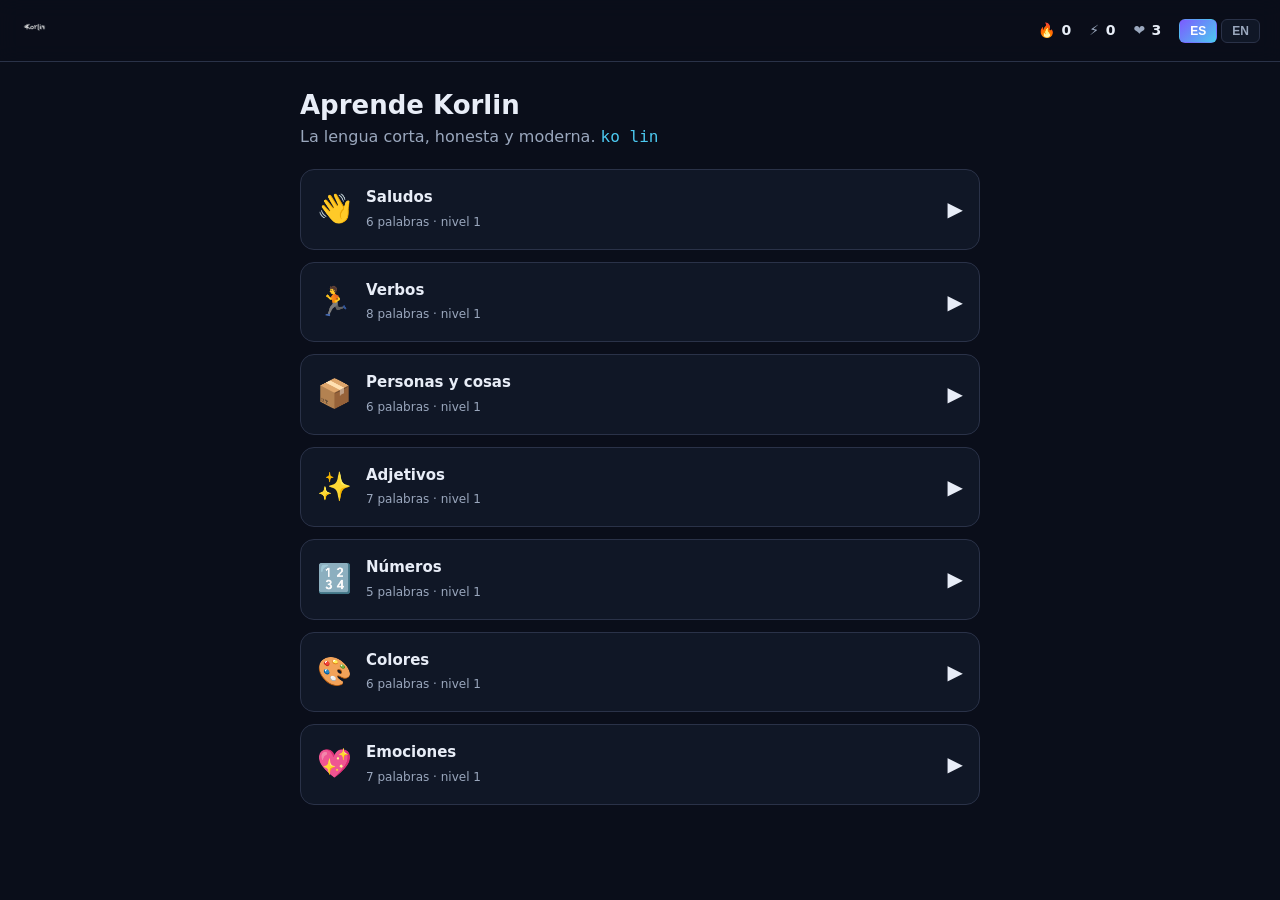
==== learn.html @ d8e201b0 "feat: add Duolingo-style learning app (learn.html) with lessons, exercises, XP, lives, streaks and c" ====
<!DOCTYPE html>
<html lang="es">
<head>
  <meta charset="UTF-8">
  <meta name="viewport" content="width=device-width, initial-scale=1.0">
  <title>Korlin — Aprende jugando</title>
  <link rel="stylesheet" href="learn.css">
</head>
<body>
  <header>
    <div class="brand">
      <img src="assets/logo-korlin-white.png" alt="korlin" class="logo">
    </div>
    <div class="hud">
      <span class="hud-item" title="Racha">🔥 <b id="racha">0</b></span>
      <span class="hud-item" title="Puntos">⚡ <b id="xp">0</b></span>
      <span class="hud-item" title="Vidas">❤️ <b id="vidas">3</b></span>
      <span class="lang-switch">
        <button class="langbtn active" data-lang="es">ES</button>
        <button class="langbtn" data-lang="en">EN</button>
      </span>
    </div>
  </header>

  <main>
    <!-- ===== Vista: lista de lecciones ===== -->
    <section id="vista-lecciones" class="vista active">
      <h1>Aprende Korlin</h1>
      <p class="sub">La lengua corta, honesta y moderna. <span class="korlin">ko lin</span></p>
      <div id="lista-lecciones" class="lecciones"></div>
    </section>

    <!-- ===== Vista: lección (ejercicio) ===== -->
    <section id="vista-leccion" class="vista">
      <div class="leccion-top">
        <button id="btn-salir" class="salir">✕</button>
        <div class="barra"><div id="barra-fill" class="fill"></div></div>
        <span class="vidas-mini" id="vidas-mini">❤️❤️❤️</span>
      </div>
      <div class="mascota-box">
        <img id="mascota-img" src="" alt="mascota" class="mascota">
        <div id="bocadillo" class="bocadillo">¡Vamos!</div>
      </div>
      <div id="ejercicio" class="ejercicio"></div>
    </section>

    <!-- ===== Vista: resultado ===== -->
    <section id="vista-resultado" class="vista">
      <div class="resultado-card">
        <div class="resultado-icono" id="resultado-icono">🏆</div>
        <h2 id="resultado-titulo">¡Lección completada!</h2>
        <p id="resultado-detalle" class="sub"></p>
        <div class="resultado-xp">⚡ +<span id="resultado-xp">20</span> XP</div>
        <button id="btn-continuar" class="btn-primario">Continuar</button>
      </div>
    </section>
  </main>

  <script src="lexico.js"></script>
  <script src="learn.js"></script>
</body>
</html>
---- learn.css ----
:root {
  --bg: #0a0e1a;
  --bg2: #101726;
  --bg3: #1a2233;
  --border: #2a3248;
  --text: #e8edf7;
  --muted: #9aa7bd;
  --accent: #7c5cff;
  --accent2: #4cc9f0;
  --good: #3fb950;
  --bad: #f85149;
  --gold: #f0b429;
  --grad: linear-gradient(135deg, #7c5cff, #4cc9f0);
}

* { box-sizing: border-box; margin: 0; padding: 0; }
body {
  font-family: system-ui, -apple-system, "Segoe UI", Roboto, sans-serif;
  background: var(--bg);
  color: var(--text);
  min-height: 100vh;
  line-height: 1.5;
}
.hidden { display: none !important; }

/* ===== Header ===== */
header {
  display: flex;
  align-items: center;
  justify-content: space-between;
  padding: 12px 20px;
  border-bottom: 1px solid var(--border);
  background: rgba(10,14,26,.8);
  backdrop-filter: blur(10px);
  position: sticky;
  top: 0;
  z-index: 10;
}
.logo { height: 30px; }
.hud { display: flex; align-items: center; gap: 18px; }
.hud-item { color: var(--muted); font-size: 14px; }
.hud-item b { color: var(--text); font-weight: 700; margin-left: 2px; }
.lang-switch { display: flex; gap: 4px; }
.langbtn {
  background: var(--bg2); border: 1px solid var(--border); color: var(--muted);
  padding: 4px 10px; border-radius: 6px; cursor: pointer; font-size: 12px; font-weight: 700;
}
.langbtn.active { background: var(--grad); color: #fff; border-color: transparent; }

/* ===== Vistas ===== */
.vista { display: none; max-width: 720px; margin: 0 auto; padding: 24px 20px 60px; }
.vista.active { display: block; animation: fade .25s; }
@keyframes fade { from { opacity: 0; transform: translateY(8px); } to { opacity: 1; } }

h1 { font-size: 26px; }
.sub { color: var(--muted); margin-bottom: 20px; }
.korlin { color: var(--accent2); font-family: ui-monospace, monospace; }

/* ===== Lecciones ===== */
.lecciones { display: flex; flex-direction: column; gap: 12px; }
.leccion-card {
  display: flex; align-items: center; gap: 14px;
  background: var(--bg2); border: 1px solid var(--border); border-radius: 14px;
  padding: 16px; cursor: pointer; transition: .15s;
}
.leccion-card:hover { border-color: var(--accent); transform: translateY(-2px); }
.leccion-card .ico { font-size: 28px; }
.leccion-card .info { flex: 1; }
.leccion-card .info b { font-size: 15px; display: block; }
.leccion-card .info span { color: var(--muted); font-size: 12px; }
.leccion-card .estado { font-size: 20px; }
.leccion-card.completada { border-color: var(--good); opacity: .85; }
.leccion-card.bloqueada { opacity: .4; pointer-events: none; }

/* ===== Lección ===== */
.leccion-top { display: flex; align-items: center; gap: 12px; margin-bottom: 16px; }
.salir {
  background: none; border: none; color: var(--muted); font-size: 18px; cursor: pointer; padding: 4px;
}
.barra { flex: 1; height: 12px; background: var(--bg3); border-radius: 999px; overflow: hidden; }
.barra .fill { height: 100%; background: var(--grad); border-radius: 999px; transition: width .3s; }
.vidas-mini { font-size: 14px; letter-spacing: 1px; }

.mascota-box { display: flex; align-items: center; gap: 14px; margin-bottom: 22px; }
.mascota { width: 72px; height: 72px; border-radius: 16px; object-fit: cover; border: 2px solid var(--accent); }
.bocadillo {
  background: var(--bg2); border: 1px solid var(--border); border-radius: 12px;
  padding: 10px 16px; font-size: 15px; position: relative;
}
.bocadillo::before {
  content: ""; position: absolute; left: -8px; top: 18px;
  border: 8px solid transparent; border-right-color: var(--border);
}

/* ===== Ejercicio ===== */
.ejercicio h2 { font-size: 20px; margin-bottom: 4px; }
.ejercicio .prompt { color: var(--muted); margin-bottom: 18px; font-size: 14px; }
.palabra-grande {
  font-size: 32px; font-weight: 700; text-align: center; margin: 18px 0;
  font-family: ui-monospace, monospace; color: var(--accent2);
}
.opciones { display: flex; flex-direction: column; gap: 10px; }
.opcion {
  background: var(--bg2); border: 1.5px solid var(--border); border-bottom-width: 4px;
  color: var(--text); padding: 15px 18px; border-radius: 12px; cursor: pointer;
  font-size: 16px; text-align: left; transition: .12s;
}
.opcion:hover { border-color: var(--accent); background: var(--bg3); }
.opcion.correcta { background: rgba(63,185,80,.15); border-color: var(--good); }
.opcion.incorrecta { background: rgba(248,81,73,.15); border-color: var(--bad); }
.opcion:disabled { cursor: default; opacity: .75; }

/* ===== Resultado ===== */
.resultado-card {
  text-align: center; background: var(--bg2); border: 1px solid var(--border);
  border-radius: 20px; padding: 40px 28px; margin-top: 30px;
}
.resultado-icono { font-size: 60px; margin-bottom: 10px; }
.resultado-card h2 { font-size: 24px; margin-bottom: 6px; }
.resultado-xp {
  font-size: 22px; font-weight: 700; color: var(--gold); margin: 18px 0;
}
.btn-primario {
  background: var(--grad); color: #fff; border: none; padding: 14px 40px;
  border-radius: 12px; font-size: 16px; font-weight: 700; cursor: pointer;
  box-shadow: 0 4px 18px rgba(124,92,255,.4);
}
.btn-primario:hover { box-shadow: 0 6px 24px rgba(124,92,255,.55); }

@media (max-width: 520px) {
  h1 { font-size: 22px; }
  .palabra-grande { font-size: 26px; }
}
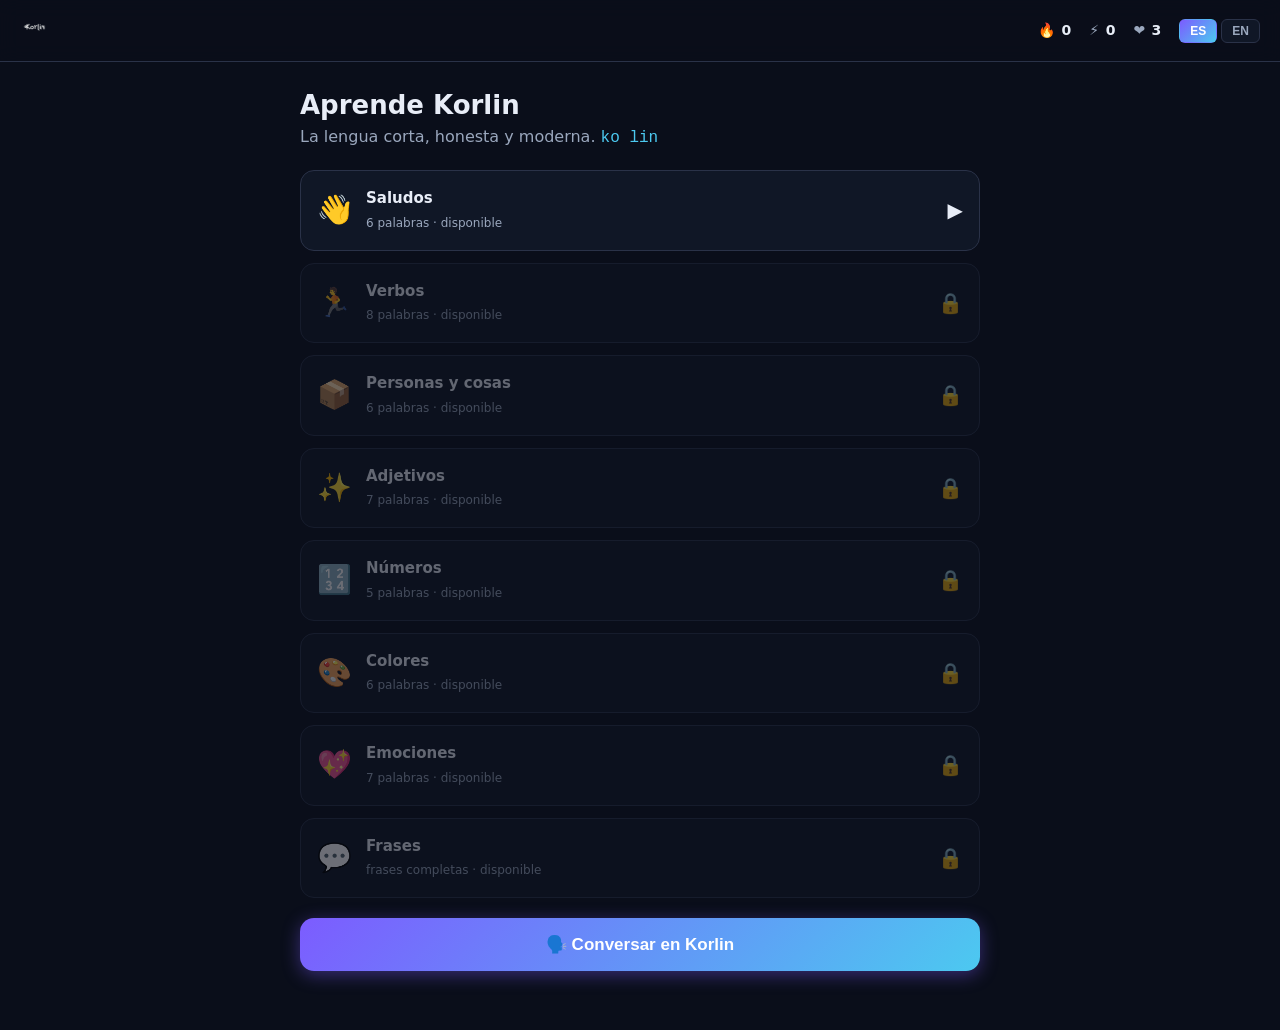
==== commit c64ef33a: "feat: add voice conversation mode (speech recognition + TTS dialogue)" ====
--- a/learn.html
+++ b/learn.html
@@ -28,6 +28,7 @@
       <h1>Aprende Korlin</h1>
       <p class="sub">La lengua corta, honesta y moderna. <span class="korlin">ko lin</span></p>
       <div id="lista-lecciones" class="lecciones"></div>
+      <button id="btn-conversar" class="btn-conversar">🗣️ Conversar en Korlin</button>
     </section>
 
     <!-- ===== Vista: lección (ejercicio) ===== -->
@@ -42,6 +43,26 @@
         <div id="bocadillo" class="bocadillo">¡Vamos!</div>
       </div>
       <div id="ejercicio" class="ejercicio"></div>
+    </section>
+
+    <!-- ===== Vista: conversación ===== -->
+    <section id="vista-conversar" class="vista">
+      <div class="leccion-top">
+        <button id="btn-salir-conv" class="salir">✕</button>
+        <div class="barra"><div class="fill" style="width:100%"></div></div>
+        <span class="vidas-mini">💬</span>
+      </div>
+      <div class="mascota-box">
+        <img id="conv-mascota" src="assets/personajes/pez.jpg" alt="mascota" class="mascota">
+        <div id="conv-bocadillo" class="bocadillo">Halo! Mi e-sa Lin.</div>
+      </div>
+      <p id="conv-traduccion" class="sub"></p>
+      <div id="conv-transcripcion" class="transcripcion">Tu respuesta aparecerá aquí…</div>
+      <div class="conv-controles">
+        <button id="btn-mic" class="btn-mic">🎤</button>
+        <button id="btn-escuchar" class="btn-primario">🔊 Escuchar</button>
+      </div>
+      <p id="conv-pista" class="sub"></p>
     </section>
 
     <!-- ===== Vista: resultado ===== -->
--- a/learn.css
+++ b/learn.css
@@ -131,3 +131,82 @@
   h1 { font-size: 22px; }
   .palabra-grande { font-size: 26px; }
 }
+
+/* ===== Audio ===== */
+.btn-audio {
+  background: var(--bg2); border: 1px solid var(--border); border-radius: 10px;
+  padding: 8px 12px; font-size: 20px; cursor: pointer; margin-left: 10px; vertical-align: middle;
+}
+.btn-audio:hover { border-color: var(--accent); }
+
+/* ===== Chips (ordenar / emparejar) ===== */
+.zona-respuesta {
+  min-height: 56px; border-bottom: 2px solid var(--border); padding: 10px 4px;
+  display: flex; flex-wrap: wrap; gap: 8px; align-items: center;
+}
+.zona-palabras { display: flex; flex-wrap: wrap; gap: 8px; margin-top: 14px; }
+.chip {
+  background: var(--bg2); border: 1.5px solid var(--border); border-bottom-width: 3px;
+  color: var(--text); padding: 10px 14px; border-radius: 10px; cursor: pointer;
+  font-size: 15px; user-select: none; transition: .12s;
+}
+.chip:hover { border-color: var(--accent); }
+.chip.correcta { background: rgba(63,185,80,.15); border-color: var(--good); }
+.chip.incorrecta { background: rgba(248,81,73,.15); border-color: var(--bad); }
+.chip.seleccionada { border-color: var(--accent2); background: var(--bg3); }
+.placeholder { color: var(--muted); font-size: 14px; }
+
+.hueco {
+  display: inline-block; min-width: 70px; border-bottom: 2px solid var(--accent2);
+  text-align: center; padding: 0 6px; color: var(--accent2);
+}
+
+/* ===== Dictado ===== */
+.audio-grande { text-align: center; margin: 20px 0; }
+.btn-audio-grande {
+  font-size: 48px; padding: 20px 30px; border-radius: 20px; cursor: pointer;
+  background: var(--grad); border: none; box-shadow: 0 6px 20px rgba(124,92,255,.4);
+  transition: .15s;
+}
+.btn-audio-grande:hover { box-shadow: 0 8px 28px rgba(124,92,255,.6); }
+#input-dictado {
+  width: 100%; background: var(--bg2); border: 1.5px solid var(--border);
+  color: var(--text); padding: 14px 16px; border-radius: 12px; font-size: 20px;
+  font-family: ui-monospace, monospace; text-align: center; margin-bottom: 14px;
+}
+#input-dictado:focus { outline: none; border-color: var(--accent); }
+
+/* ===== Emparejar ===== */
+.emparejar { display: flex; gap: 16px; }
+.col { flex: 1; display: flex; flex-direction: column; gap: 8px; }
+@media (max-width: 520px) {
+  .emparejar { flex-direction: column; }
+}
+
+/* ===== Conversación ===== */
+.btn-conversar {
+  display: block; width: 100%; margin-top: 20px; background: var(--grad);
+  color: #fff; border: none; padding: 16px; border-radius: 14px;
+  font-size: 17px; font-weight: 700; cursor: pointer;
+  box-shadow: 0 4px 18px rgba(124,92,255,.4);
+}
+.btn-conversar:hover { box-shadow: 0 6px 24px rgba(124,92,255,.55); }
+
+.conv-controles { display: flex; gap: 14px; margin-top: 20px; align-items: center; flex-wrap: wrap; }
+.btn-mic {
+  width: 72px; height: 72px; border-radius: 50%; font-size: 30px; cursor: pointer;
+  background: var(--grad); border: none; box-shadow: 0 4px 18px rgba(124,92,255,.4);
+  transition: .15s; flex-shrink: 0;
+}
+.btn-mic.escuchando { background: var(--bad); animation: pulso 1s infinite; }
+@keyframes pulso {
+  0%, 100% { box-shadow: 0 0 0 0 rgba(248,81,73,.5); }
+  50% { box-shadow: 0 0 0 16px rgba(248,81,73,0); }
+}
+
+.transcripcion {
+  background: var(--bg2); border: 1px solid var(--border); border-radius: 12px;
+  padding: 14px 16px; min-height: 52px; font-size: 16px; margin-top: 16px;
+}
+.transcripcion.correcta { border-color: var(--good); color: var(--good); }
+.transcripcion.incorrecta { border-color: var(--bad); color: var(--bad); }
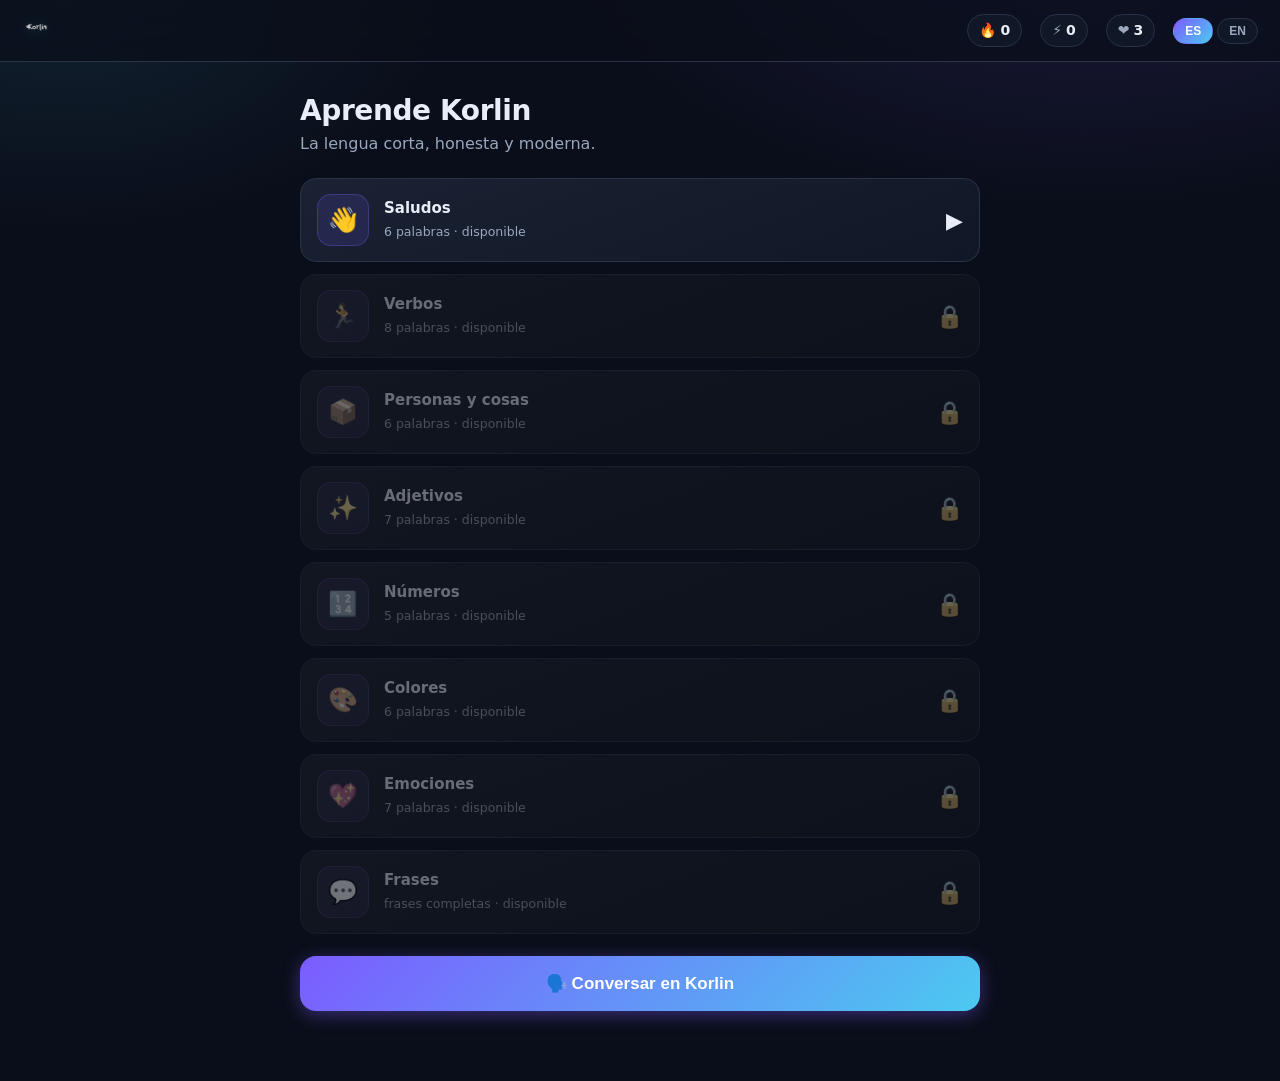
==== commit 8d65551b: "feat: full bilingual UI (ES/EN) for learning app" ====
--- a/learn.html
+++ b/learn.html
@@ -25,8 +25,8 @@
   <main>
     <!-- ===== Vista: lista de lecciones ===== -->
     <section id="vista-lecciones" class="vista active">
-      <h1>Aprende Korlin</h1>
-      <p class="sub">La lengua corta, honesta y moderna. <span class="korlin">ko lin</span></p>
+      <h1 id="titulo-app">Aprende Korlin</h1>
+      <p class="sub" id="subtitulo-app">La lengua corta, honesta y moderna. <span class="korlin">ko lin</span></p>
       <div id="lista-lecciones" class="lecciones"></div>
       <button id="btn-conversar" class="btn-conversar">🗣️ Conversar en Korlin</button>
     </section>
--- a/learn.css
+++ b/learn.css
@@ -7,6 +7,7 @@
   --muted: #9aa7bd;
   --accent: #7c5cff;
   --accent2: #4cc9f0;
+  --pink: #ff6b9d;
   --good: #3fb950;
   --bad: #f85149;
   --gold: #f0b429;
@@ -14,12 +15,18 @@
 }
 
 * { box-sizing: border-box; margin: 0; padding: 0; }
+html { scroll-behavior: smooth; }
 body {
   font-family: system-ui, -apple-system, "Segoe UI", Roboto, sans-serif;
   background: var(--bg);
+  background-image:
+    radial-gradient(900px 500px at 85% -10%, rgba(124, 92, 255, 0.16), transparent 60%),
+    radial-gradient(700px 420px at 5% 0%, rgba(76, 201, 240, 0.10), transparent 55%);
+  background-attachment: fixed;
   color: var(--text);
   min-height: 100vh;
   line-height: 1.5;
+  -webkit-font-smoothing: antialiased;
 }
 .hidden { display: none !important; }
 
@@ -28,118 +35,148 @@
   display: flex;
   align-items: center;
   justify-content: space-between;
-  padding: 12px 20px;
+  padding: 12px 22px;
   border-bottom: 1px solid var(--border);
-  background: rgba(10,14,26,.8);
-  backdrop-filter: blur(10px);
+  background: rgba(10, 14, 26, 0.72);
+  backdrop-filter: blur(14px);
+  -webkit-backdrop-filter: blur(14px);
   position: sticky;
   top: 0;
-  z-index: 10;
-}
-.logo { height: 30px; }
+  z-index: 50;
+}
+.logo { height: 30px; filter: drop-shadow(0 2px 6px rgba(76,201,240,.3)); }
 .hud { display: flex; align-items: center; gap: 18px; }
-.hud-item { color: var(--muted); font-size: 14px; }
-.hud-item b { color: var(--text); font-weight: 700; margin-left: 2px; }
+.hud-item {
+  color: var(--muted); font-size: 14px;
+  background: var(--bg2); border: 1px solid var(--border);
+  padding: 5px 11px; border-radius: 999px; display: flex; align-items: center; gap: 4px;
+}
+.hud-item b { color: var(--text); font-weight: 700; }
 .lang-switch { display: flex; gap: 4px; }
 .langbtn {
   background: var(--bg2); border: 1px solid var(--border); color: var(--muted);
-  padding: 4px 10px; border-radius: 6px; cursor: pointer; font-size: 12px; font-weight: 700;
+  padding: 5px 11px; border-radius: 999px; cursor: pointer; font-size: 12px; font-weight: 700;
+  transition: .15s;
 }
 .langbtn.active { background: var(--grad); color: #fff; border-color: transparent; }
 
 /* ===== Vistas ===== */
-.vista { display: none; max-width: 720px; margin: 0 auto; padding: 24px 20px 60px; }
-.vista.active { display: block; animation: fade .25s; }
-@keyframes fade { from { opacity: 0; transform: translateY(8px); } to { opacity: 1; } }
-
-h1 { font-size: 26px; }
-.sub { color: var(--muted); margin-bottom: 20px; }
-.korlin { color: var(--accent2); font-family: ui-monospace, monospace; }
+.vista { display: none; max-width: 720px; margin: 0 auto; padding: 28px 20px 70px; }
+.vista.active { display: block; animation: fade .3s; }
+@keyframes fade { from { opacity: 0; transform: translateY(10px); } to { opacity: 1; transform: none; } }
+
+h1 { font-size: 28px; letter-spacing: -.4px; }
+.sub { color: var(--muted); margin-bottom: 22px; }
+.korlin { color: var(--accent2); font-family: ui-monospace, monospace; font-weight: 600; }
 
 /* ===== Lecciones ===== */
 .lecciones { display: flex; flex-direction: column; gap: 12px; }
 .leccion-card {
-  display: flex; align-items: center; gap: 14px;
-  background: var(--bg2); border: 1px solid var(--border); border-radius: 14px;
-  padding: 16px; cursor: pointer; transition: .15s;
-}
-.leccion-card:hover { border-color: var(--accent); transform: translateY(-2px); }
-.leccion-card .ico { font-size: 28px; }
+  display: flex; align-items: center; gap: 15px;
+  background: linear-gradient(160deg, var(--bg3), var(--bg2));
+  border: 1px solid var(--border); border-radius: 16px;
+  padding: 15px 16px; cursor: pointer; transition: .18s; position: relative; overflow: hidden;
+}
+.leccion-card::before {
+  content: ""; position: absolute; top: 0; left: 0; right: 0; height: 3px;
+  background: var(--grad); opacity: 0; transition: .18s;
+}
+.leccion-card:hover { border-color: var(--accent); transform: translateY(-3px); box-shadow: 0 12px 28px rgba(0,0,0,.35); }
+.leccion-card:hover::before { opacity: 1; }
+.leccion-card .ico {
+  font-size: 24px; width: 52px; height: 52px; border-radius: 14px;
+  display: flex; align-items: center; justify-content: center;
+  background: rgba(124,92,255,.14); border: 1px solid rgba(124,92,255,.3);
+  flex-shrink: 0;
+}
 .leccion-card .info { flex: 1; }
 .leccion-card .info b { font-size: 15px; display: block; }
-.leccion-card .info span { color: var(--muted); font-size: 12px; }
-.leccion-card .estado { font-size: 20px; }
-.leccion-card.completada { border-color: var(--good); opacity: .85; }
-.leccion-card.bloqueada { opacity: .4; pointer-events: none; }
+.leccion-card .info span { color: var(--muted); font-size: 12.5px; }
+.leccion-card .estado { font-size: 22px; }
+.leccion-card.completada { border-color: rgba(63,185,80,.4); }
+.leccion-card.bloqueada { opacity: .42; pointer-events: none; filter: grayscale(.5); }
 
 /* ===== Lección ===== */
-.leccion-top { display: flex; align-items: center; gap: 12px; margin-bottom: 16px; }
+.leccion-top { display: flex; align-items: center; gap: 12px; margin-bottom: 18px; }
 .salir {
-  background: none; border: none; color: var(--muted); font-size: 18px; cursor: pointer; padding: 4px;
-}
-.barra { flex: 1; height: 12px; background: var(--bg3); border-radius: 999px; overflow: hidden; }
-.barra .fill { height: 100%; background: var(--grad); border-radius: 999px; transition: width .3s; }
-.vidas-mini { font-size: 14px; letter-spacing: 1px; }
-
-.mascota-box { display: flex; align-items: center; gap: 14px; margin-bottom: 22px; }
-.mascota { width: 72px; height: 72px; border-radius: 16px; object-fit: cover; border: 2px solid var(--accent); }
+  background: var(--bg2); border: 1px solid var(--border); color: var(--muted);
+  font-size: 16px; cursor: pointer; padding: 8px 12px; border-radius: 10px; transition: .15s;
+}
+.salir:hover { color: var(--bad); border-color: var(--bad); }
+.barra { flex: 1; height: 13px; background: var(--bg3); border-radius: 999px; overflow: hidden; }
+.barra .fill {
+  height: 100%; background: var(--grad); border-radius: 999px;
+  box-shadow: 0 0 10px rgba(76,201,240,.5); transition: width .35s ease;
+}
+.vidas-mini { font-size: 15px; letter-spacing: 1px; }
+
+.mascota-box { display: flex; align-items: center; gap: 16px; margin-bottom: 24px; }
+.mascota {
+  width: 80px; height: 80px; border-radius: 20px; object-fit: cover;
+  border: 2px solid transparent; background:
+    linear-gradient(var(--bg2), var(--bg2)) padding-box,
+    var(--grad) border-box;
+  box-shadow: 0 8px 24px rgba(124,92,255,.28);
+}
 .bocadillo {
-  background: var(--bg2); border: 1px solid var(--border); border-radius: 12px;
-  padding: 10px 16px; font-size: 15px; position: relative;
+  background: var(--bg2); border: 1px solid var(--border); border-radius: 14px;
+  padding: 12px 18px; font-size: 16px; position: relative;
+  animation: pop .25s ease;
 }
 .bocadillo::before {
-  content: ""; position: absolute; left: -8px; top: 18px;
-  border: 8px solid transparent; border-right-color: var(--border);
-}
+  content: ""; position: absolute; left: -9px; top: 22px;
+  border: 9px solid transparent; border-right-color: var(--border);
+}
+@keyframes pop { from { opacity: 0; transform: scale(.92); } to { opacity: 1; transform: none; } }
 
 /* ===== Ejercicio ===== */
 .ejercicio h2 { font-size: 20px; margin-bottom: 4px; }
 .ejercicio .prompt { color: var(--muted); margin-bottom: 18px; font-size: 14px; }
 .palabra-grande {
-  font-size: 32px; font-weight: 700; text-align: center; margin: 18px 0;
+  font-size: 34px; font-weight: 700; text-align: center; margin: 18px 0;
   font-family: ui-monospace, monospace; color: var(--accent2);
-}
-.opciones { display: flex; flex-direction: column; gap: 10px; }
+  text-shadow: 0 0 18px rgba(76,201,240,.35);
+}
+.opciones { display: flex; flex-direction: column; gap: 11px; }
 .opcion {
   background: var(--bg2); border: 1.5px solid var(--border); border-bottom-width: 4px;
-  color: var(--text); padding: 15px 18px; border-radius: 12px; cursor: pointer;
-  font-size: 16px; text-align: left; transition: .12s;
-}
-.opcion:hover { border-color: var(--accent); background: var(--bg3); }
-.opcion.correcta { background: rgba(63,185,80,.15); border-color: var(--good); }
-.opcion.incorrecta { background: rgba(248,81,73,.15); border-color: var(--bad); }
-.opcion:disabled { cursor: default; opacity: .75; }
+  color: var(--text); padding: 16px 18px; border-radius: 14px; cursor: pointer;
+  font-size: 16px; text-align: left; transition: .13s;
+}
+.opcion:hover { border-color: var(--accent); background: var(--bg3); transform: translateY(-1px); }
+.opcion.correcta { background: rgba(63,185,80,.16); border-color: var(--good); }
+.opcion.incorrecta { background: rgba(248,81,73,.16); border-color: var(--bad); }
+.opcion:disabled { cursor: default; opacity: .8; transform: none; }
 
 /* ===== Resultado ===== */
 .resultado-card {
-  text-align: center; background: var(--bg2); border: 1px solid var(--border);
-  border-radius: 20px; padding: 40px 28px; margin-top: 30px;
-}
-.resultado-icono { font-size: 60px; margin-bottom: 10px; }
-.resultado-card h2 { font-size: 24px; margin-bottom: 6px; }
+  text-align: center; background: linear-gradient(160deg, var(--bg3), var(--bg2));
+  border: 1px solid var(--accent); border-radius: 22px; padding: 44px 30px; margin-top: 34px;
+  box-shadow: 0 20px 50px rgba(124,92,255,.18);
+}
+.resultado-icono { font-size: 64px; margin-bottom: 10px; animation: bounce .6s ease; }
+@keyframes bounce { 0% { transform: scale(0); } 60% { transform: scale(1.15); } 100% { transform: scale(1); } }
+.resultado-card h2 { font-size: 25px; margin-bottom: 6px; }
 .resultado-xp {
-  font-size: 22px; font-weight: 700; color: var(--gold); margin: 18px 0;
+  font-size: 23px; font-weight: 700; color: var(--gold); margin: 18px 0;
+  text-shadow: 0 0 16px rgba(240,180,41,.4);
 }
 .btn-primario {
-  background: var(--grad); color: #fff; border: none; padding: 14px 40px;
-  border-radius: 12px; font-size: 16px; font-weight: 700; cursor: pointer;
-  box-shadow: 0 4px 18px rgba(124,92,255,.4);
-}
-.btn-primario:hover { box-shadow: 0 6px 24px rgba(124,92,255,.55); }
-
-@media (max-width: 520px) {
-  h1 { font-size: 22px; }
-  .palabra-grande { font-size: 26px; }
-}
+  background: var(--grad); color: #fff; border: none; padding: 15px 42px;
+  border-radius: 14px; font-size: 16px; font-weight: 700; cursor: pointer;
+  box-shadow: 0 4px 18px rgba(124,92,255,.4); transition: .15s;
+}
+.btn-primario:hover { box-shadow: 0 6px 26px rgba(124,92,255,.58); transform: translateY(-1px); }
 
 /* ===== Audio ===== */
 .btn-audio {
   background: var(--bg2); border: 1px solid var(--border); border-radius: 10px;
   padding: 8px 12px; font-size: 20px; cursor: pointer; margin-left: 10px; vertical-align: middle;
+  transition: .15s;
 }
 .btn-audio:hover { border-color: var(--accent); }
 
-/* ===== Chips (ordenar / emparejar) ===== */
+/* ===== Chips ===== */
 .zona-respuesta {
   min-height: 56px; border-bottom: 2px solid var(--border); padding: 10px 4px;
   display: flex; flex-wrap: wrap; gap: 8px; align-items: center;
@@ -147,12 +184,12 @@
 .zona-palabras { display: flex; flex-wrap: wrap; gap: 8px; margin-top: 14px; }
 .chip {
   background: var(--bg2); border: 1.5px solid var(--border); border-bottom-width: 3px;
-  color: var(--text); padding: 10px 14px; border-radius: 10px; cursor: pointer;
-  font-size: 15px; user-select: none; transition: .12s;
-}
-.chip:hover { border-color: var(--accent); }
-.chip.correcta { background: rgba(63,185,80,.15); border-color: var(--good); }
-.chip.incorrecta { background: rgba(248,81,73,.15); border-color: var(--bad); }
+  color: var(--text); padding: 10px 15px; border-radius: 10px; cursor: pointer;
+  font-size: 15px; user-select: none; transition: .13s;
+}
+.chip:hover { border-color: var(--accent); transform: translateY(-1px); }
+.chip.correcta { background: rgba(63,185,80,.16); border-color: var(--good); }
+.chip.incorrecta { background: rgba(248,81,73,.16); border-color: var(--bad); }
 .chip.seleccionada { border-color: var(--accent2); background: var(--bg3); }
 .placeholder { color: var(--muted); font-size: 14px; }
 
@@ -164,49 +201,54 @@
 /* ===== Dictado ===== */
 .audio-grande { text-align: center; margin: 20px 0; }
 .btn-audio-grande {
-  font-size: 48px; padding: 20px 30px; border-radius: 20px; cursor: pointer;
-  background: var(--grad); border: none; box-shadow: 0 6px 20px rgba(124,92,255,.4);
+  font-size: 48px; padding: 20px 30px; border-radius: 22px; cursor: pointer;
+  background: var(--grad); border: none; box-shadow: 0 6px 22px rgba(124,92,255,.4);
   transition: .15s;
 }
-.btn-audio-grande:hover { box-shadow: 0 8px 28px rgba(124,92,255,.6); }
+.btn-audio-grande:hover { box-shadow: 0 8px 30px rgba(124,92,255,.6); transform: translateY(-2px); }
 #input-dictado {
   width: 100%; background: var(--bg2); border: 1.5px solid var(--border);
   color: var(--text); padding: 14px 16px; border-radius: 12px; font-size: 20px;
-  font-family: ui-monospace, monospace; text-align: center; margin-bottom: 14px;
-}
-#input-dictado:focus { outline: none; border-color: var(--accent); }
+  font-family: ui-monospace, monospace; text-align: center; margin-bottom: 14px; transition: .15s;
+}
+#input-dictado:focus { outline: none; border-color: var(--accent); box-shadow: 0 0 0 3px rgba(124,92,255,.15); }
 
 /* ===== Emparejar ===== */
 .emparejar { display: flex; gap: 16px; }
-.col { flex: 1; display: flex; flex-direction: column; gap: 8px; }
-@media (max-width: 520px) {
-  .emparejar { flex-direction: column; }
-}
+.col { flex: 1; display: flex; flex-direction: column; gap: 9px; }
 
 /* ===== Conversación ===== */
 .btn-conversar {
-  display: block; width: 100%; margin-top: 20px; background: var(--grad);
-  color: #fff; border: none; padding: 16px; border-radius: 14px;
+  display: block; width: 100%; margin-top: 22px;
+  background: var(--grad); color: #fff; border: none; padding: 17px; border-radius: 16px;
   font-size: 17px; font-weight: 700; cursor: pointer;
-  box-shadow: 0 4px 18px rgba(124,92,255,.4);
-}
-.btn-conversar:hover { box-shadow: 0 6px 24px rgba(124,92,255,.55); }
-
-.conv-controles { display: flex; gap: 14px; margin-top: 20px; align-items: center; flex-wrap: wrap; }
+  box-shadow: 0 4px 18px rgba(124,92,255,.4); transition: .15s;
+}
+.btn-conversar:hover { box-shadow: 0 6px 26px rgba(124,92,255,.58); transform: translateY(-2px); }
+
+.conv-controles { display: flex; gap: 14px; margin-top: 22px; align-items: center; flex-wrap: wrap; }
 .btn-mic {
-  width: 72px; height: 72px; border-radius: 50%; font-size: 30px; cursor: pointer;
-  background: var(--grad); border: none; box-shadow: 0 4px 18px rgba(124,92,255,.4);
+  width: 76px; height: 76px; border-radius: 50%; font-size: 32px; cursor: pointer;
+  background: var(--grad); border: none; box-shadow: 0 4px 20px rgba(124,92,255,.45);
   transition: .15s; flex-shrink: 0;
 }
+.btn-mic:hover { transform: scale(1.05); }
 .btn-mic.escuchando { background: var(--bad); animation: pulso 1s infinite; }
 @keyframes pulso {
   0%, 100% { box-shadow: 0 0 0 0 rgba(248,81,73,.5); }
-  50% { box-shadow: 0 0 0 16px rgba(248,81,73,0); }
+  50% { box-shadow: 0 0 0 18px rgba(248,81,73,0); }
 }
 
 .transcripcion {
   background: var(--bg2); border: 1px solid var(--border); border-radius: 12px;
-  padding: 14px 16px; min-height: 52px; font-size: 16px; margin-top: 16px;
+  padding: 14px 16px; min-height: 54px; font-size: 16px; margin-top: 18px; transition: .15s;
 }
 .transcripcion.correcta { border-color: var(--good); color: var(--good); }
 .transcripcion.incorrecta { border-color: var(--bad); color: var(--bad); }
+
+@media (max-width: 520px) {
+  h1 { font-size: 23px; }
+  .palabra-grande { font-size: 27px; }
+  .emparejar { flex-direction: column; }
+  .hud-item { padding: 4px 8px; font-size: 12px; }
+}
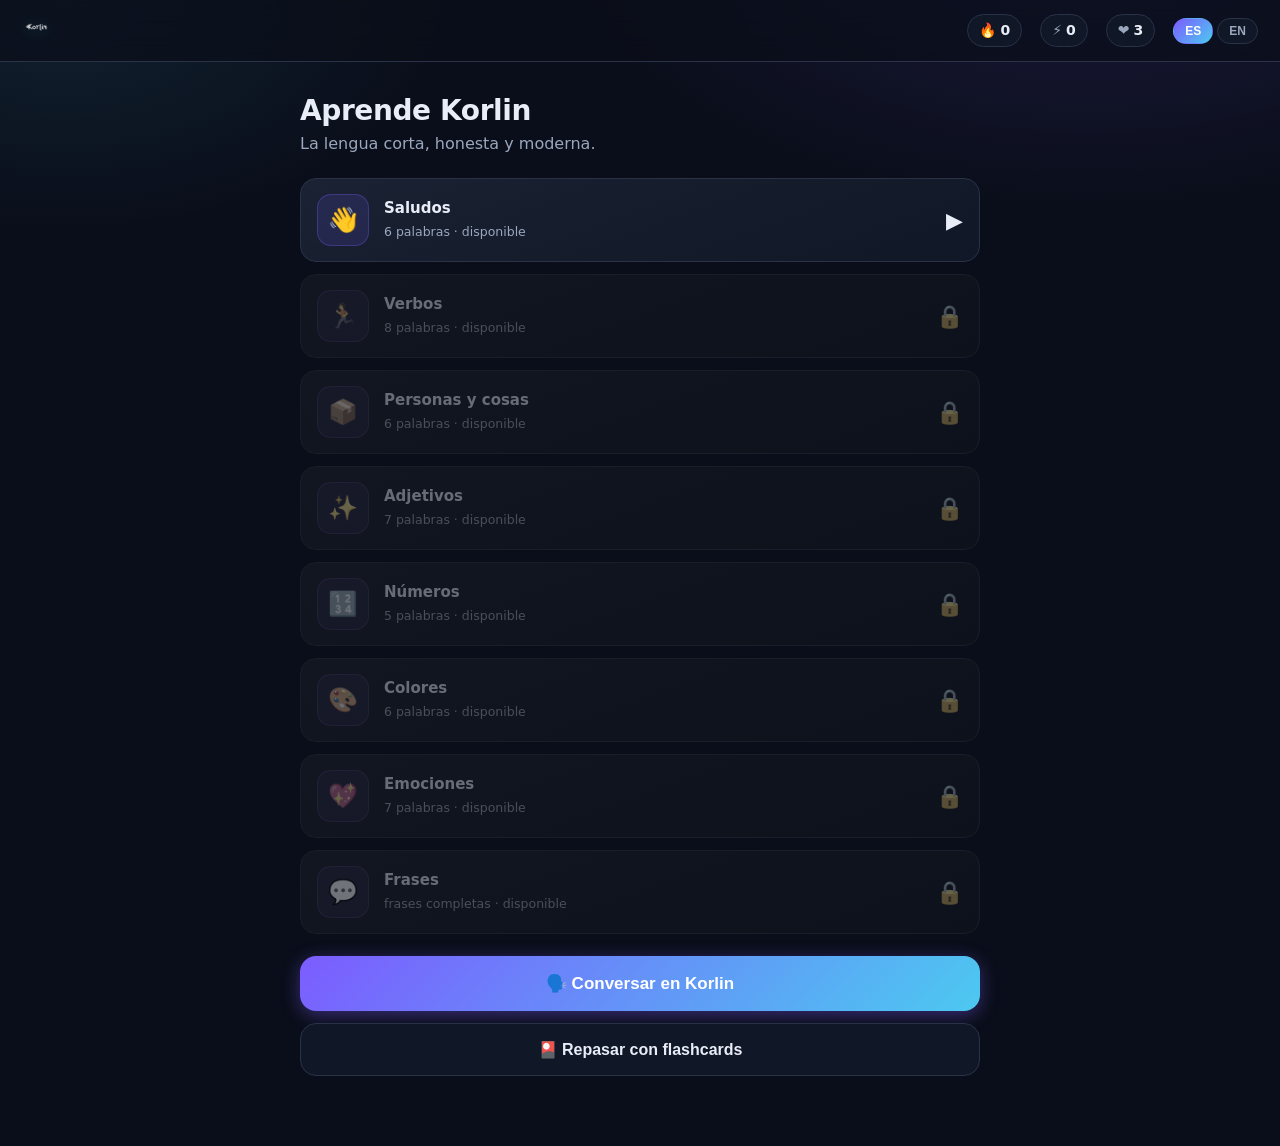
==== commit c23ed4ef: "feat: add flashcards (flip cards) to learning app" ====
--- a/learn.html
+++ b/learn.html
@@ -29,6 +29,7 @@
       <p class="sub" id="subtitulo-app">La lengua corta, honesta y moderna. <span class="korlin">ko lin</span></p>
       <div id="lista-lecciones" class="lecciones"></div>
       <button id="btn-conversar" class="btn-conversar">🗣️ Conversar en Korlin</button>
+      <button id="btn-flashcards" class="btn-flashcards">🎴 Repasar con flashcards</button>
     </section>
 
     <!-- ===== Vista: lección (ejercicio) ===== -->
@@ -65,6 +66,26 @@
       <p id="conv-pista" class="sub"></p>
     </section>
 
+    <!-- ===== Vista: flashcards ===== -->
+    <section id="vista-flashcards" class="vista">
+      <div class="leccion-top">
+        <button id="btn-salir-flash" class="salir">✕</button>
+        <div class="barra"><div class="fill" style="width:100%"></div></div>
+        <span class="vidas-mini">🎴</span>
+      </div>
+      <div class="flash-card" id="flash-card" onclick="voltearFlash()">
+        <div class="flash-inner">
+          <div class="flash-face flash-front"><span id="flash-frente" class="korlin"></span></div>
+          <div class="flash-face flash-back"><span id="flash-reverso"></span></div>
+        </div>
+      </div>
+      <p id="flash-contador" class="sub" style="text-align:center"></p>
+      <div class="flash-buttons">
+        <button id="flash-btn-no" class="btn-sec">🙈 No la sabía</button>
+        <button id="flash-btn-si" class="btn-primario">✅ La sabía</button>
+      </div>
+    </section>
+
     <!-- ===== Vista: resultado ===== -->
     <section id="vista-resultado" class="vista">
       <div class="resultado-card">
--- a/learn.css
+++ b/learn.css
@@ -246,6 +246,39 @@
 .transcripcion.correcta { border-color: var(--good); color: var(--good); }
 .transcripcion.incorrecta { border-color: var(--bad); color: var(--bad); }
 
+/* ===== Flashcards ===== */
+.btn-flashcards {
+  display: block; width: 100%; margin-top: 12px;
+  background: var(--bg2); color: var(--text); border: 1.5px solid var(--border);
+  padding: 16px; border-radius: 16px; font-size: 16px; font-weight: 700; cursor: pointer;
+  transition: .15s;
+}
+.btn-flashcards:hover { border-color: var(--accent2); }
+
+.flash-card { perspective: 1000px; max-width: 380px; margin: 24px auto; cursor: pointer; }
+.flash-inner {
+  position: relative; width: 100%; height: 230px;
+  transition: transform .5s; transform-style: preserve-3d;
+}
+.flash-card.volteada .flash-inner { transform: rotateY(180deg); }
+.flash-face {
+  position: absolute; width: 100%; height: 100%; backface-visibility: hidden;
+  display: flex; align-items: center; justify-content: center;
+  border-radius: 20px; border: 1.5px solid var(--border);
+  font-size: 28px; padding: 24px; text-align: center;
+}
+.flash-front { background: linear-gradient(160deg, var(--bg3), var(--bg2)); }
+.flash-front .korlin { font-size: 42px; }
+.flash-back { background: var(--grad); color: #fff; transform: rotateY(180deg); border: none; }
+
+.flash-buttons { display: flex; gap: 12px; justify-content: center; flex-wrap: wrap; }
+.btn-sec {
+  background: var(--bg2); color: var(--text); border: 1.5px solid var(--border);
+  padding: 14px 22px; border-radius: 14px; font-size: 15px; font-weight: 700; cursor: pointer;
+  transition: .15s;
+}
+.btn-sec:hover { border-color: var(--bad); color: var(--bad); }
+
 @media (max-width: 520px) {
   h1 { font-size: 23px; }
   .palabra-grande { font-size: 27px; }
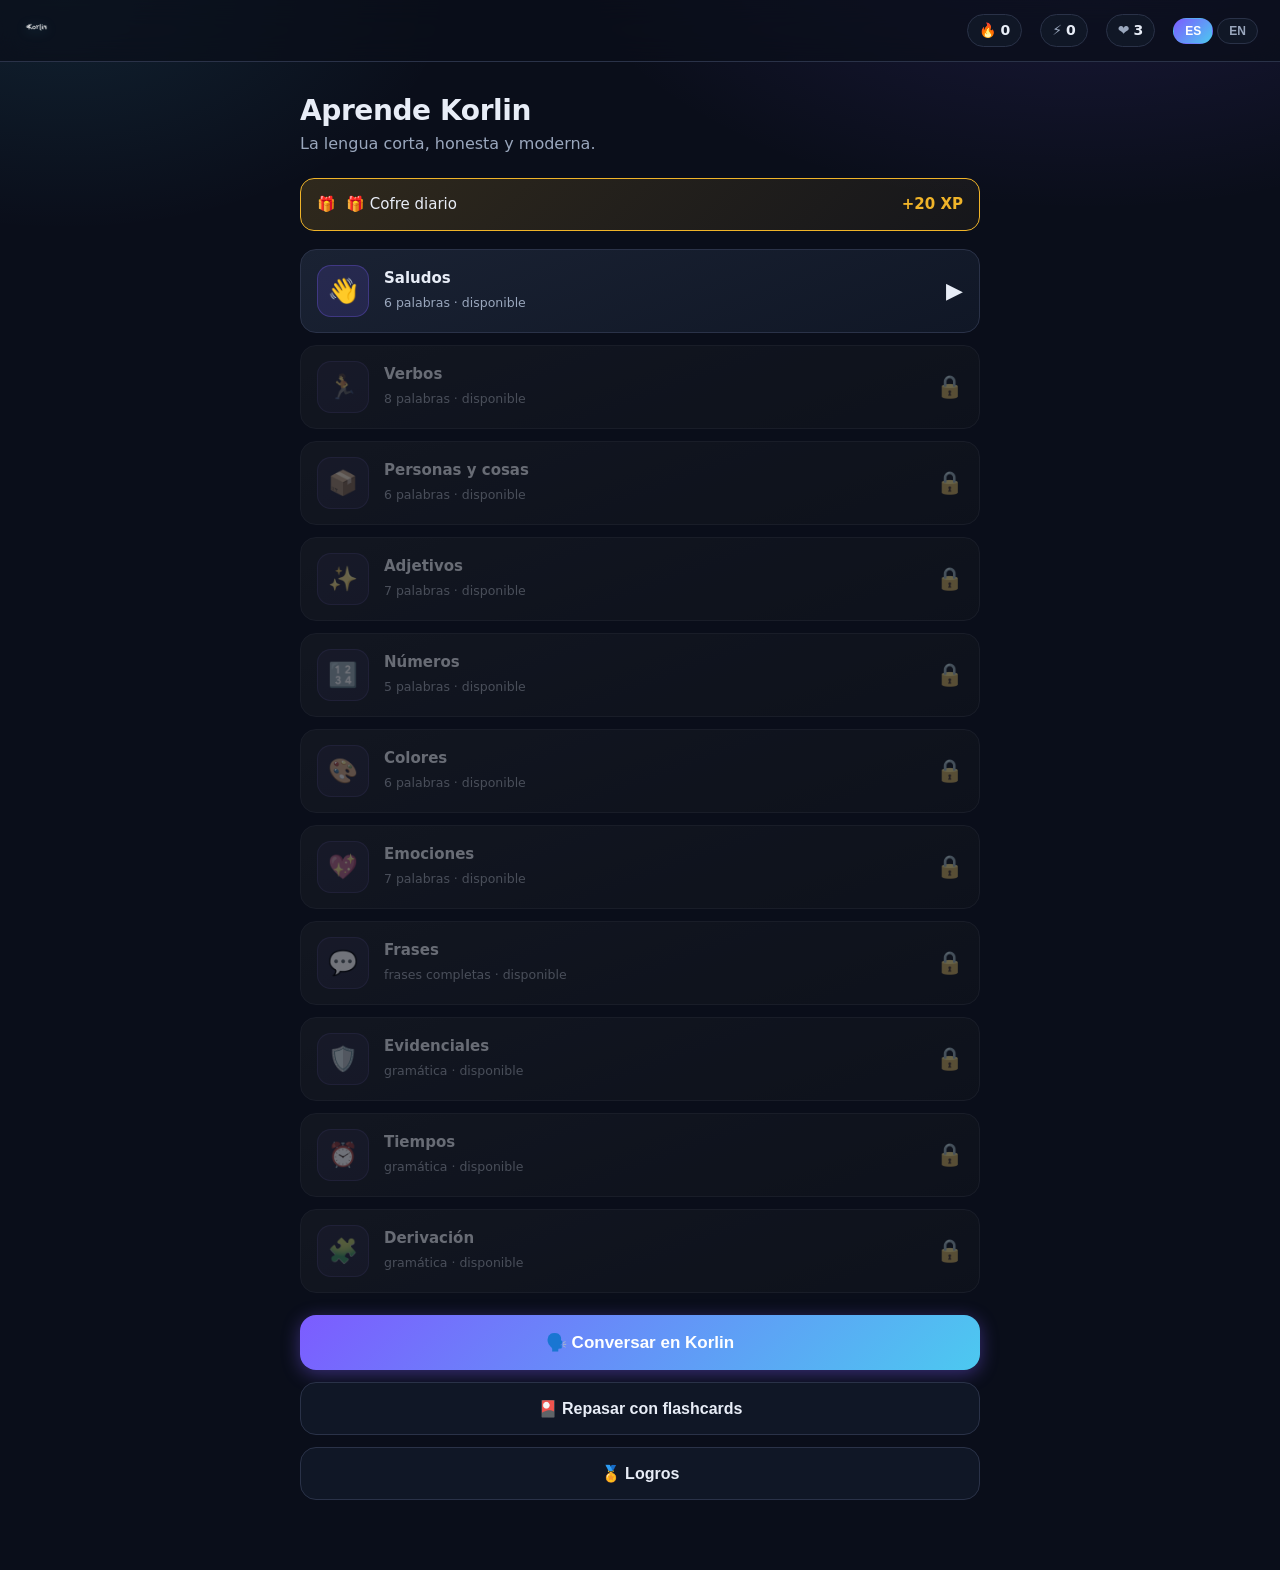
==== commit e70b0dcd: "feat: add daily rewards (chest) and achievements system" ====
--- a/learn.html
+++ b/learn.html
@@ -27,9 +27,13 @@
     <section id="vista-lecciones" class="vista active">
       <h1 id="titulo-app">Aprende Korlin</h1>
       <p class="sub" id="subtitulo-app">La lengua corta, honesta y moderna. <span class="korlin">ko lin</span></p>
+      <div id="cofre-dia" class="cofre-dia" onclick="reclamarCofre()">
+        🎁 <span id="cofre-texto">Cofre diario</span> <b>+20 XP</b>
+      </div>
       <div id="lista-lecciones" class="lecciones"></div>
       <button id="btn-conversar" class="btn-conversar">🗣️ Conversar en Korlin</button>
       <button id="btn-flashcards" class="btn-flashcards">🎴 Repasar con flashcards</button>
+      <button id="btn-logros" class="btn-flashcards">🏅 Logros</button>
     </section>
 
     <!-- ===== Vista: lección (ejercicio) ===== -->
@@ -86,6 +90,18 @@
       </div>
     </section>
 
+    <!-- ===== Vista: logros ===== -->
+    <section id="vista-logros" class="vista">
+      <div class="leccion-top">
+        <button id="btn-salir-logros" class="salir">✕</button>
+        <div class="barra"><div class="fill" style="width:100%"></div></div>
+        <span class="vidas-mini">🏅</span>
+      </div>
+      <h1 id="logros-titulo">Logros</h1>
+      <p class="sub" id="logros-contador"></p>
+      <div id="lista-logros" class="logros"></div>
+    </section>
+
     <!-- ===== Vista: resultado ===== -->
     <section id="vista-resultado" class="vista">
       <div class="resultado-card">
@@ -98,6 +114,7 @@
     </section>
   </main>
 
+  <div id="toast" class="toast"></div>
   <script src="lexico.js"></script>
   <script src="learn.js"></script>
 </body>
--- a/learn.css
+++ b/learn.css
@@ -279,6 +279,38 @@
 }
 .btn-sec:hover { border-color: var(--bad); color: var(--bad); }
 
+/* ===== Cofre diario ===== */
+.cofre-dia {
+  display: flex; align-items: center; gap: 10px; margin-bottom: 18px;
+  background: linear-gradient(135deg, rgba(240,180,41,.16), rgba(240,180,41,.05));
+  border: 1.5px solid var(--gold); border-radius: 14px;
+  padding: 14px 16px; cursor: pointer; font-size: 15px; transition: .15s;
+}
+.cofre-dia:hover { box-shadow: 0 6px 20px rgba(240,180,41,.25); }
+.cofre-dia b { color: var(--gold); margin-left: auto; }
+
+/* ===== Logros ===== */
+.logros { display: flex; flex-direction: column; gap: 10px; }
+.logro {
+  display: flex; align-items: center; gap: 14px;
+  background: var(--bg2); border: 1px solid var(--border); border-radius: 14px; padding: 13px 16px;
+}
+.logro.ok { border-color: var(--good); }
+.logro.no { opacity: .55; filter: grayscale(.6); }
+.logro-ico { font-size: 26px; }
+.logro-info { flex: 1; }
+.logro-estado { font-size: 20px; }
+
+/* ===== Toast ===== */
+.toast {
+  position: fixed; bottom: 26px; left: 50%; transform: translateX(-50%);
+  background: var(--grad); color: #fff; padding: 13px 22px; border-radius: 12px;
+  font-weight: 700; font-size: 15px; opacity: 0; pointer-events: none;
+  transition: opacity .3s, transform .3s; z-index: 100; box-shadow: 0 8px 24px rgba(124,92,255,.4);
+  max-width: 90vw; text-align: center;
+}
+.toast.mostrar { opacity: 1; transform: translateX(-50%) translateY(-8px); }
+
 @media (max-width: 520px) {
   h1 { font-size: 23px; }
   .palabra-grande { font-size: 27px; }
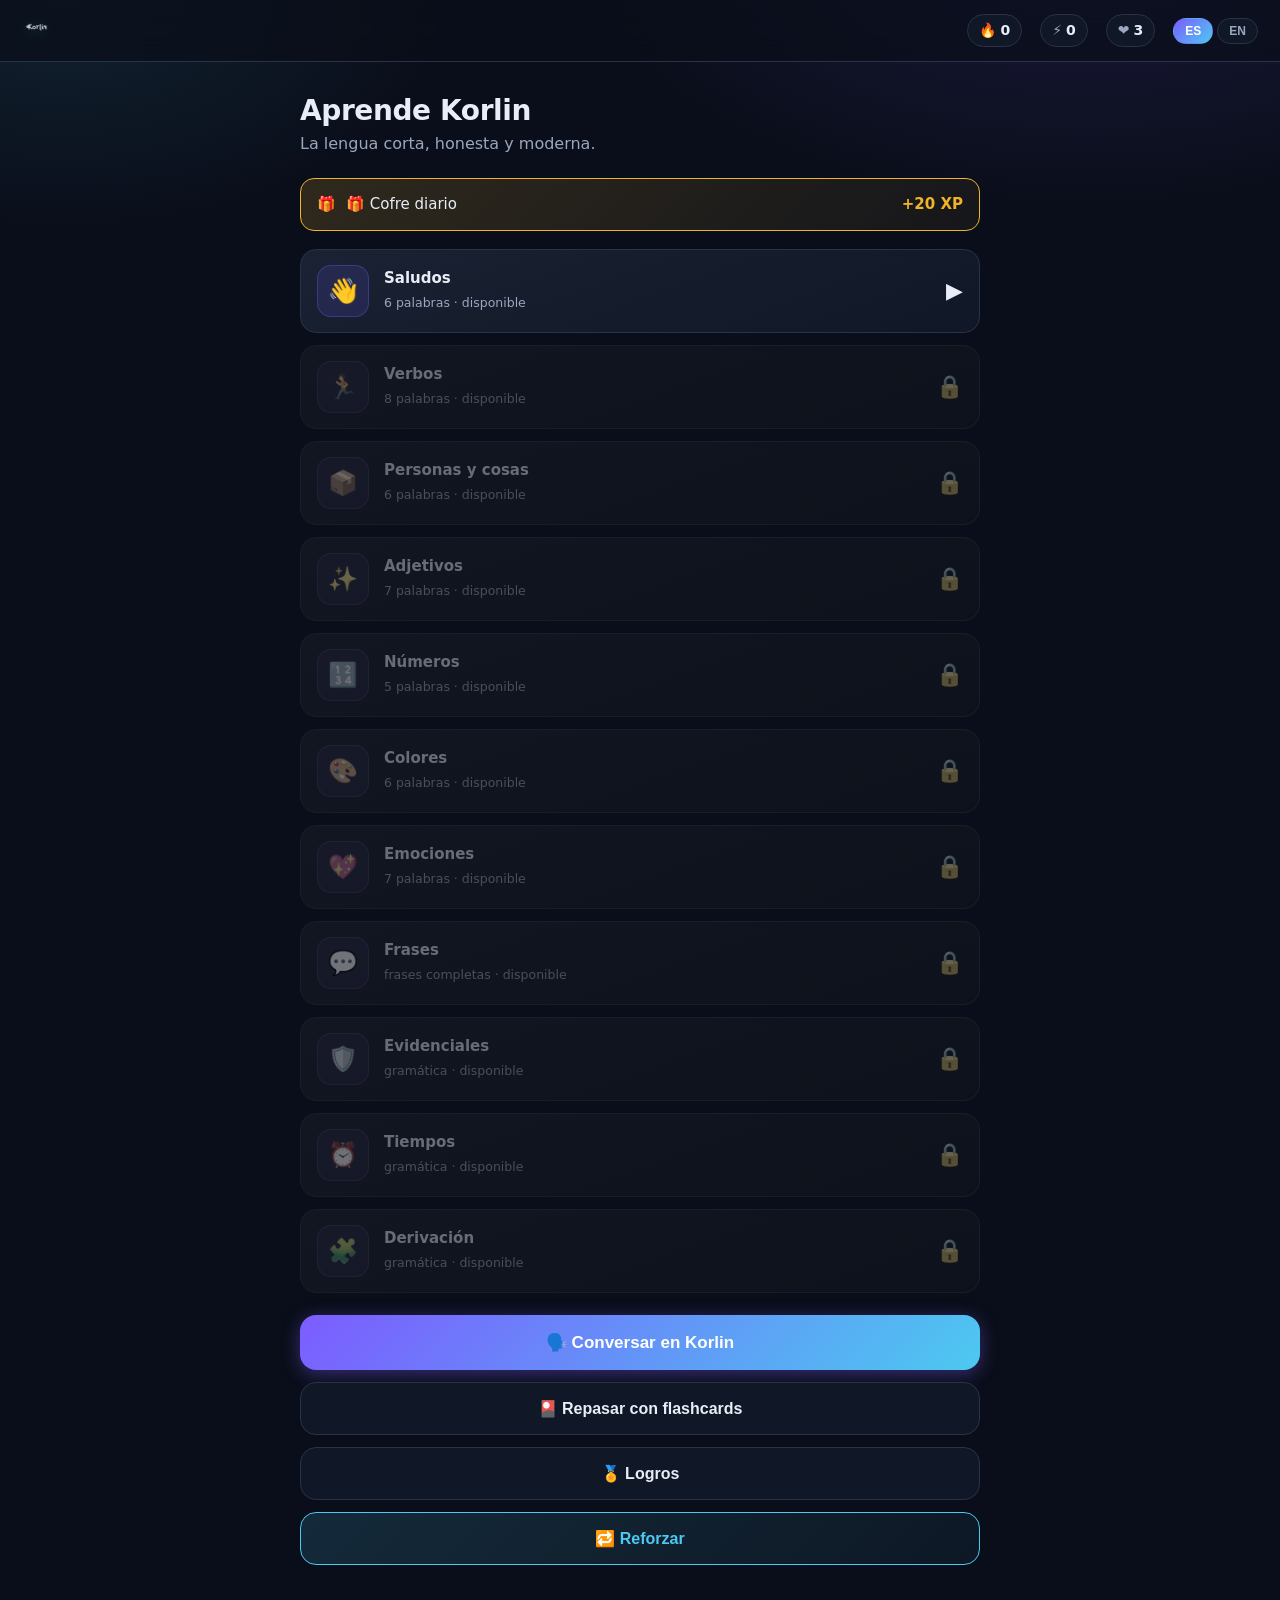
==== commit 69a634c1: "feat: add spaced repetition (strengthen weak words)" ====
--- a/learn.html
+++ b/learn.html
@@ -34,6 +34,7 @@
       <button id="btn-conversar" class="btn-conversar">🗣️ Conversar en Korlin</button>
       <button id="btn-flashcards" class="btn-flashcards">🎴 Repasar con flashcards</button>
       <button id="btn-logros" class="btn-flashcards">🏅 Logros</button>
+      <button id="btn-reforzar" class="btn-reforzar">🔁 Reforzar</button>
     </section>
 
     <!-- ===== Vista: lección (ejercicio) ===== -->
--- a/learn.css
+++ b/learn.css
@@ -255,6 +255,15 @@
 }
 .btn-flashcards:hover { border-color: var(--accent2); }
 
+.btn-reforzar {
+  display: block; width: 100%; margin-top: 12px;
+  background: linear-gradient(135deg, rgba(76,201,240,.15), rgba(76,201,240,.05));
+  color: var(--accent2); border: 1.5px solid var(--accent2);
+  padding: 16px; border-radius: 16px; font-size: 16px; font-weight: 700; cursor: pointer;
+  transition: .15s;
+}
+.btn-reforzar:hover { box-shadow: 0 6px 20px rgba(76,201,240,.25); }
+
 .flash-card { perspective: 1000px; max-width: 380px; margin: 24px auto; cursor: pointer; }
 .flash-inner {
   position: relative; width: 100%; height: 230px;
